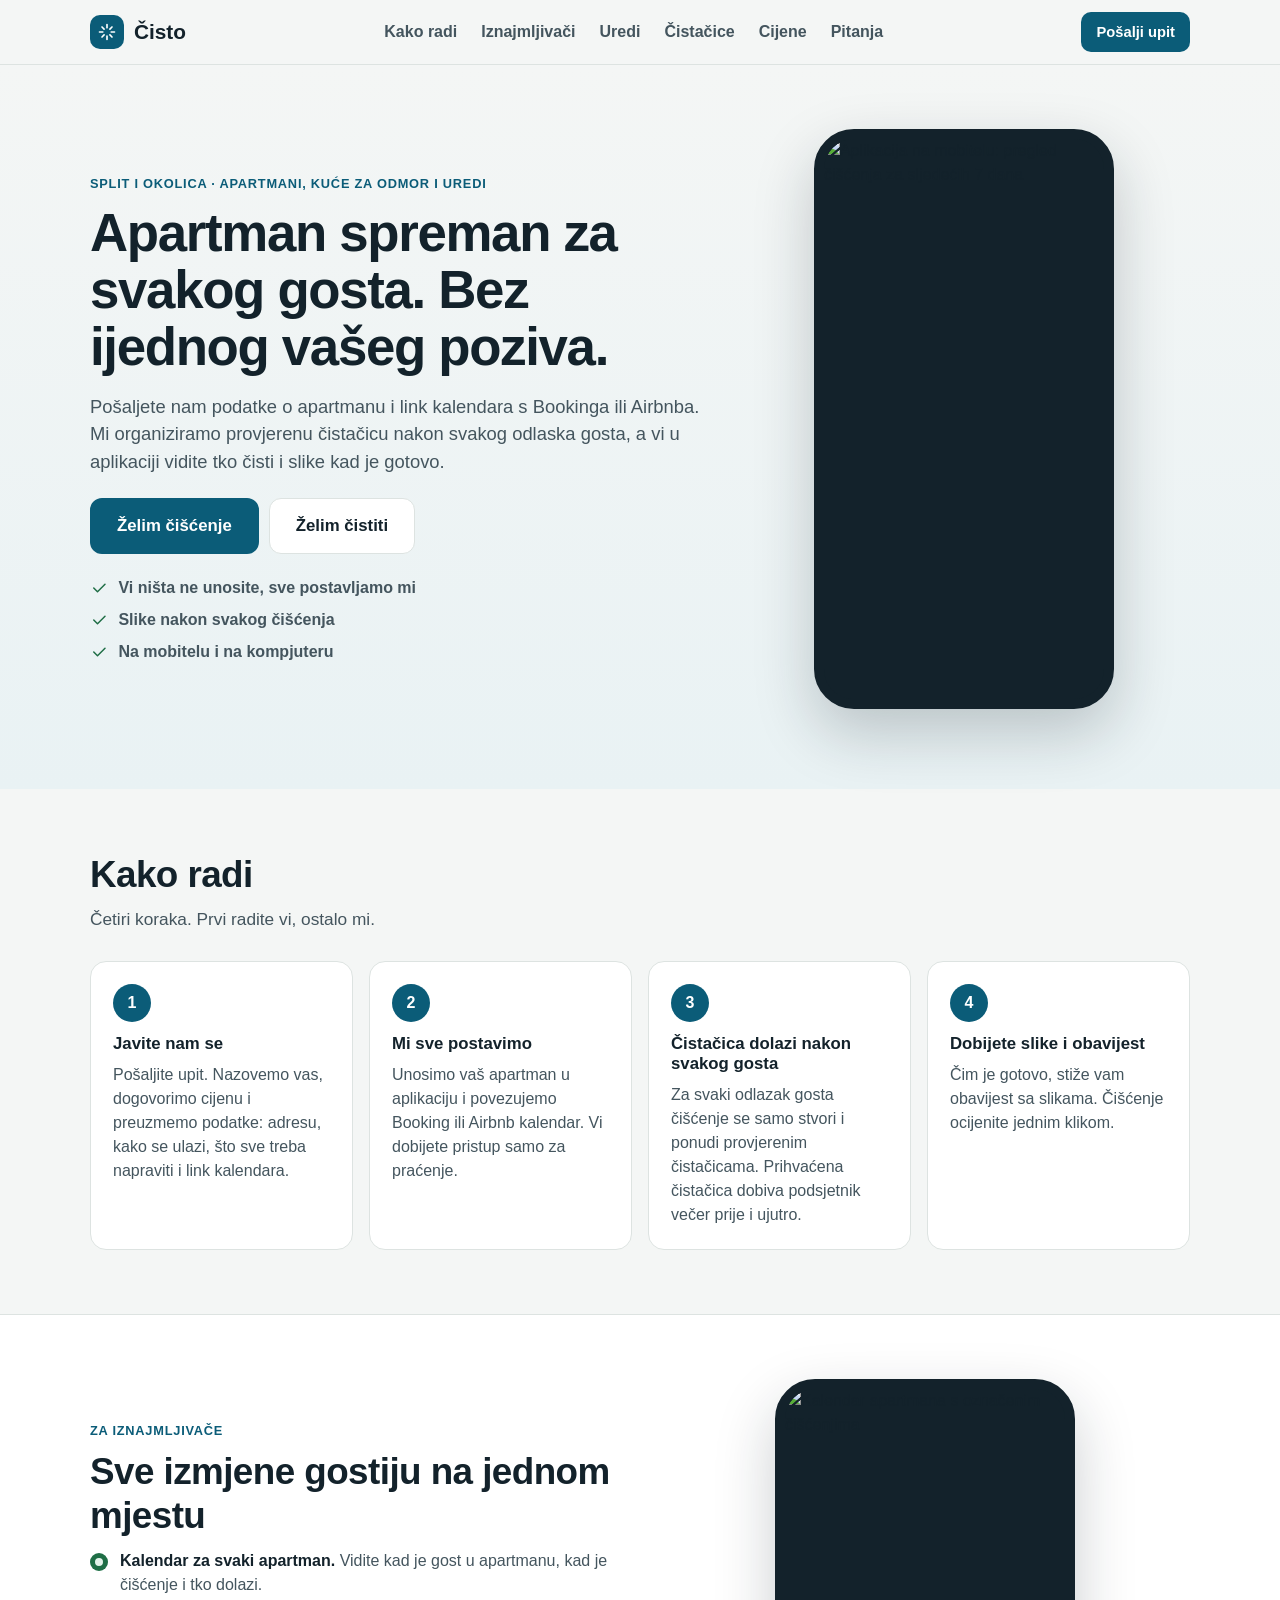
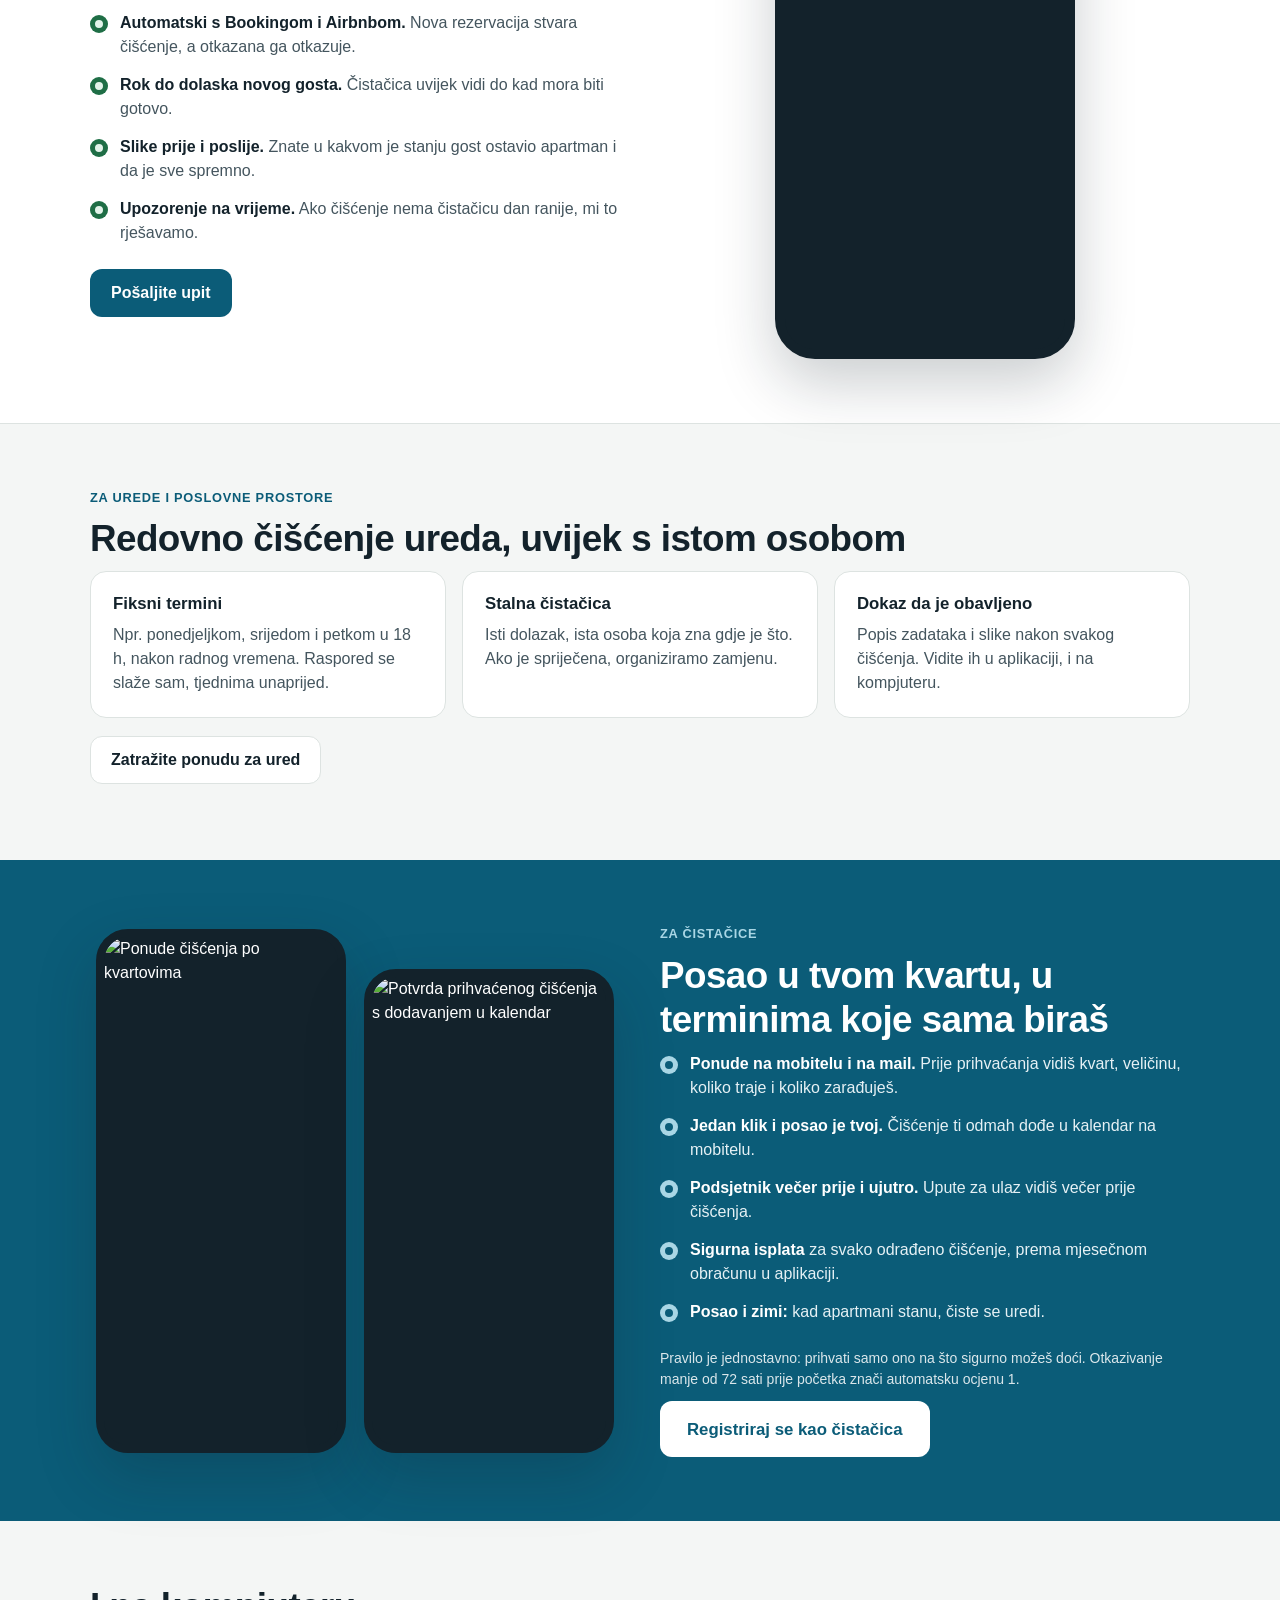
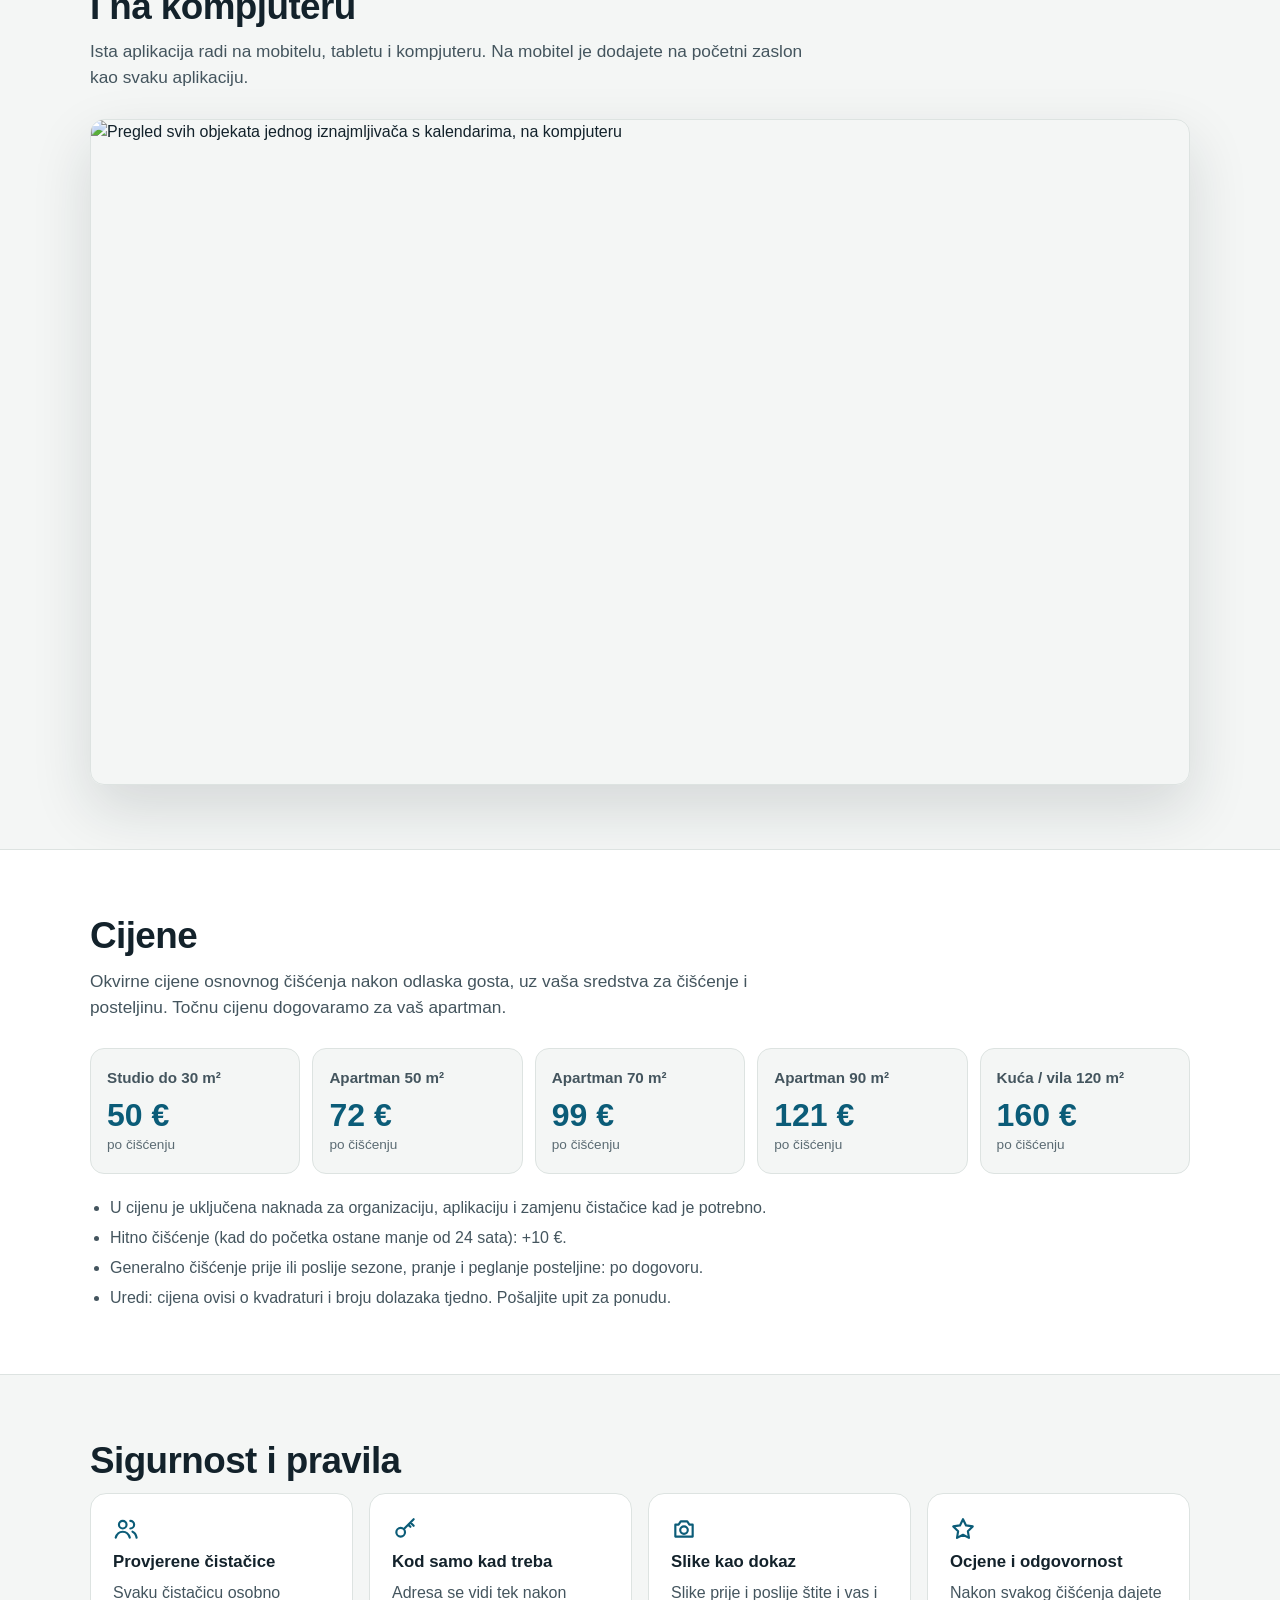
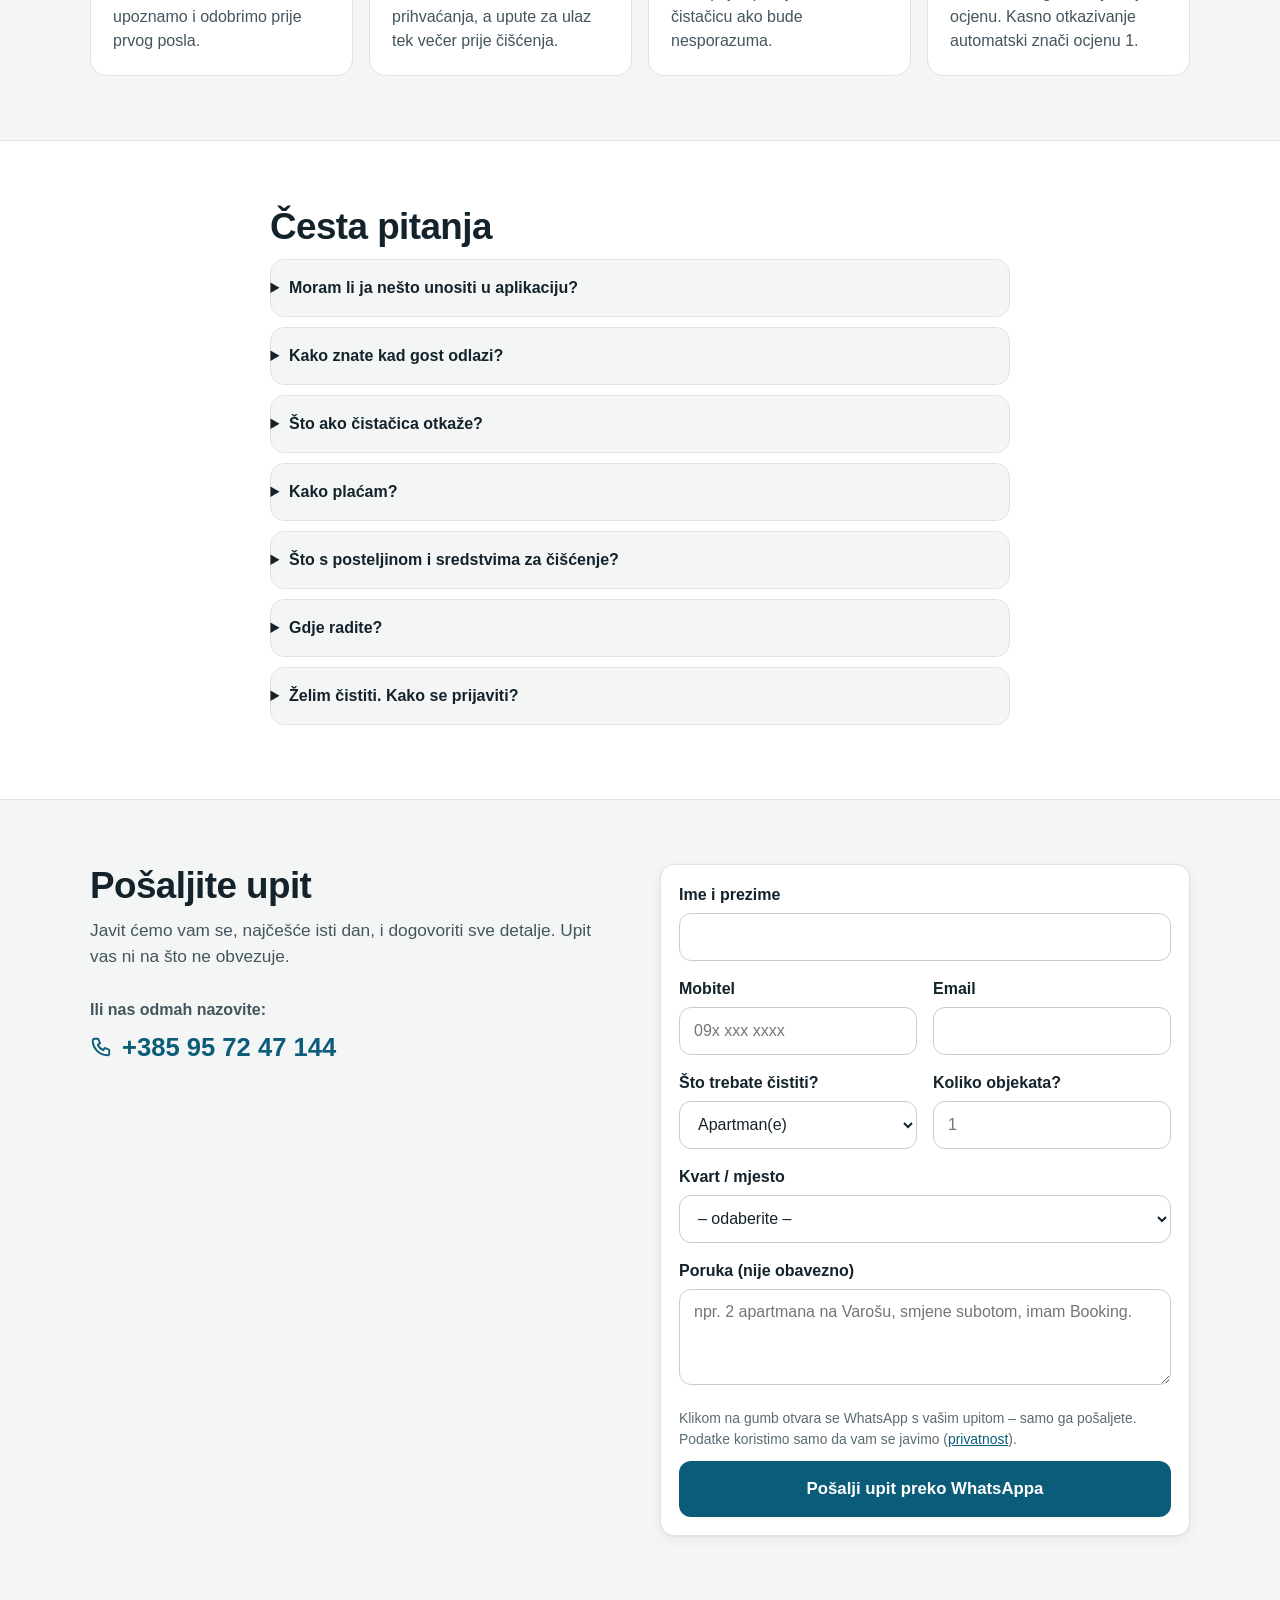
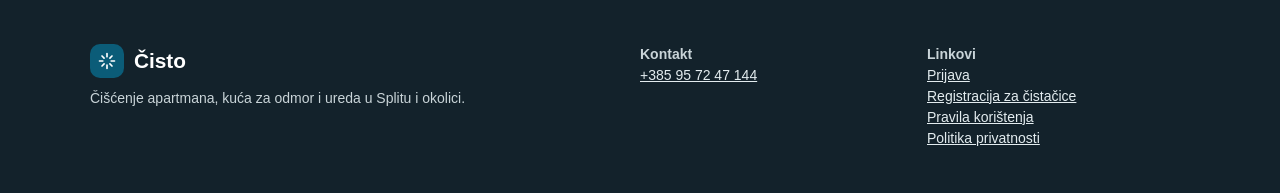
==== index.html @ 0f350657 "Add files via upload" ====
<!doctype html>
<html lang="hr">
<head>
<meta charset="utf-8">
<meta name="viewport" content="width=device-width, initial-scale=1, viewport-fit=cover">
<title>Čišćenje apartmana i ureda u Splitu · Čisto</title>
<meta name="theme-color" content="#0B5C78">
<link rel="icon" href="icon.png">
<link rel="apple-touch-icon" href="icon.png">
<meta name="apple-mobile-web-app-capable" content="yes">
<meta name="apple-mobile-web-app-title" content="Čisto">
<link rel="stylesheet" href="style.css">
</head>
<body class="">

<main class="main-public">
  
  

<header class="lp-top">
  <div class="lp-wrap lp-top-in">
    <a class="brand" href="#pocetak"><span class="brand-mark"><svg class="ic" width="20" height="20" viewBox="0 0 24 24" fill="none" stroke="currentColor" stroke-width="2" stroke-linecap="round" stroke-linejoin="round" aria-hidden="true"><path d="M12 3v4M12 17v4M3 12h4M17 12h4M6 6l2.5 2.5M15.5 15.5 18 18M18 6l-2.5 2.5M8.5 15.5 6 18"/></svg></span>Čisto</a>
    <nav class="lp-links" aria-label="Sadržaj stranice">
      <a href="#kako-radi">Kako radi</a><a href="#iznajmljivaci">Iznajmljivači</a><a href="#uredi">Uredi</a>
      <a href="#cistacice">Čistačice</a><a href="#cijene">Cijene</a><a href="#pitanja">Pitanja</a>
    </nav>
    <div class="row" style="gap:8px">
      <a class="btn btn-sm lp-hide-xs" href="#upit">Pošalji upit</a>
    </div>
  </div>
  <nav class="lp-links-m" aria-label="Sadržaj stranice (mobitel)">
    <a href="#kako-radi">Kako radi</a><a href="#iznajmljivaci">Iznajmljivači</a><a href="#uredi">Uredi</a>
    <a href="#cistacice">Čistačice</a><a href="#cijene">Cijene</a><a href="#pitanja">Pitanja</a>
  </nav>
</header>

<section class="lp-hero" id="pocetak">
  <div class="lp-wrap lp-hero-in">
    <div>
      <p class="lp-eyebrow">Split i okolica · apartmani, kuće za odmor i uredi</p>
      <h1>Apartman spreman za svakog gosta. Bez ijednog vašeg poziva.</h1>
      <p class="lead">Pošaljete nam podatke o apartmanu i link kalendara s Bookinga ili Airbnba. Mi organiziramo provjerenu čistačicu nakon svakog odlaska gosta, a vi u aplikaciji vidite tko čisti i slike kad je gotovo.</p>
      <div class="row" style="margin-top:22px">
        <a class="btn btn-lg" href="#upit">Želim čišćenje</a>
        <a class="btn btn-lg btn-secondary" href="https://wa.me/385957247144?text=Bok%2C%20%C5%BEelim%20%C4%8Distiti%20apartmane/urede%20preko%20aplikacije%20%C4%8Cisto.%20Zovem%20se%20">Želim čistiti</a>
      </div>
      <ul class="lp-ticks">
        <li><svg class="ic" width="18" height="18" viewBox="0 0 24 24" fill="none" stroke="currentColor" stroke-width="2" stroke-linecap="round" stroke-linejoin="round" aria-hidden="true"><path d="m5 12 5 5L20 7"/></svg> Vi ništa ne unosite, sve postavljamo mi</li>
        <li><svg class="ic" width="18" height="18" viewBox="0 0 24 24" fill="none" stroke="currentColor" stroke-width="2" stroke-linecap="round" stroke-linejoin="round" aria-hidden="true"><path d="m5 12 5 5L20 7"/></svg> Slike nakon svakog čišćenja</li>
        <li><svg class="ic" width="18" height="18" viewBox="0 0 24 24" fill="none" stroke="currentColor" stroke-width="2" stroke-linecap="round" stroke-linejoin="round" aria-hidden="true"><path d="m5 12 5 5L20 7"/></svg> Na mobitelu i na kompjuteru</li>
      </ul>
    </div>
    <div class="lp-phone-col">
      <div class="lp-phone"><img src="img/host.jpg" alt="Aplikacija na mobitelu: pregled čišćenja za sljedećih 7 dana" width="300" height="600"></div>
    </div>
  </div>
</section>

<section class="lp-sec" id="kako-radi">
  <div class="lp-wrap">
    <h2 class="lp-h2">Kako radi</h2>
    <p class="lp-sub">Četiri koraka. Prvi radite vi, ostalo mi.</p>
    <ol class="lp-steps">
      <li><span class="n">1</span><h3>Javite nam se</h3><p>Pošaljite upit. Nazovemo vas, dogovorimo cijenu i preuzmemo podatke: adresu, kako se ulazi, što sve treba napraviti i link kalendara.</p></li>
      <li><span class="n">2</span><h3>Mi sve postavimo</h3><p>Unosimo vaš apartman u aplikaciju i povezujemo Booking ili Airbnb kalendar. Vi dobijete pristup samo za praćenje.</p></li>
      <li><span class="n">3</span><h3>Čistačica dolazi nakon svakog gosta</h3><p>Za svaki odlazak gosta čišćenje se samo stvori i ponudi provjerenim čistačicama. Prihvaćena čistačica dobiva podsjetnik večer prije i ujutro.</p></li>
      <li><span class="n">4</span><h3>Dobijete slike i obavijest</h3><p>Čim je gotovo, stiže vam obavijest sa slikama. Čišćenje ocijenite jednim klikom.</p></li>
    </ol>
  </div>
</section>

<section class="lp-sec lp-alt" id="iznajmljivaci">
  <div class="lp-wrap lp-split">
    <div>
      <p class="lp-eyebrow">Za iznajmljivače</p>
      <h2 class="lp-h2">Sve izmjene gostiju na jednom mjestu</h2>
      <ul class="lp-list">
        <li><strong>Kalendar za svaki apartman.</strong> Vidite kad je gost u apartmanu, kad je čišćenje i tko dolazi.</li>
        <li><strong>Automatski s Bookingom i Airbnbom.</strong> Nova rezervacija stvara čišćenje, a otkazana ga otkazuje.</li>
        <li><strong>Rok do dolaska novog gosta.</strong> Čistačica uvijek vidi do kad mora biti gotovo.</li>
        <li><strong>Slike prije i poslije.</strong> Znate u kakvom je stanju gost ostavio apartman i da je sve spremno.</li>
        <li><strong>Upozorenje na vrijeme.</strong> Ako čišćenje nema čistačicu dan ranije, mi to rješavamo.</li>
      </ul>
      <a class="btn" href="#upit">Pošaljite upit</a>
    </div>
    <div class="lp-phone-col"><div class="lp-phone"><img src="img/cal.jpg" alt="Kalendar apartmana s označenim čišćenjima" width="300" height="600" loading="lazy"></div></div>
  </div>
</section>

<section class="lp-sec" id="uredi">
  <div class="lp-wrap">
    <p class="lp-eyebrow">Za urede i poslovne prostore</p>
    <h2 class="lp-h2">Redovno čišćenje ureda, uvijek s istom osobom</h2>
    <div class="lp-cards">
      <div class="lp-card"><h3>Fiksni termini</h3><p>Npr. ponedjeljkom, srijedom i petkom u 18 h, nakon radnog vremena. Raspored se slaže sam, tjednima unaprijed.</p></div>
      <div class="lp-card"><h3>Stalna čistačica</h3><p>Isti dolazak, ista osoba koja zna gdje je što. Ako je spriječena, organiziramo zamjenu.</p></div>
      <div class="lp-card"><h3>Dokaz da je obavljeno</h3><p>Popis zadataka i slike nakon svakog čišćenja. Vidite ih u aplikaciji, i na kompjuteru.</p></div>
    </div>
    <p style="margin-top:18px"><a class="btn btn-secondary" href="#upit">Zatražite ponudu za ured</a></p>
  </div>
</section>

<section class="lp-sec lp-dark" id="cistacice">
  <div class="lp-wrap lp-split lp-split-rev">
    <div class="lp-phone-col lp-phones-2">
      <div class="lp-phone"><img src="img/offers.jpg" alt="Ponude čišćenja po kvartovima" width="300" height="600" loading="lazy"></div>
      <div class="lp-phone"><img src="img/accepted.jpg" alt="Potvrda prihvaćenog čišćenja s dodavanjem u kalendar" width="300" height="600" loading="lazy"></div>
    </div>
    <div>
      <p class="lp-eyebrow">Za čistačice</p>
      <h2 class="lp-h2">Posao u tvom kvartu, u terminima koje sama biraš</h2>
      <ul class="lp-list">
        <li><strong>Ponude na mobitelu i na mail.</strong> Prije prihvaćanja vidiš kvart, veličinu, koliko traje i koliko zarađuješ.</li>
        <li><strong>Jedan klik i posao je tvoj.</strong> Čišćenje ti odmah dođe u kalendar na mobitelu.</li>
        <li><strong>Podsjetnik večer prije i ujutro.</strong> Upute za ulaz vidiš večer prije čišćenja.</li>
        <li><strong>Sigurna isplata</strong> za svako odrađeno čišćenje, prema mjesečnom obračunu u aplikaciji.</li>
        <li><strong>Posao i zimi:</strong> kad apartmani stanu, čiste se uredi.</li>
      </ul>
      <p class="small" style="opacity:.85">Pravilo je jednostavno: prihvati samo ono na što sigurno možeš doći. Otkazivanje manje od 72 sati prije početka znači automatsku ocjenu 1.</p>
      <a class="btn btn-lg lp-btn-light" href="https://wa.me/385957247144?text=Bok%2C%20%C5%BEelim%20%C4%8Distiti%20apartmane/urede%20preko%20aplikacije%20%C4%8Cisto.%20Zovem%20se%20">Registriraj se kao čistačica</a>
    </div>
  </div>
</section>

<section class="lp-sec">
  <div class="lp-wrap">
    <h2 class="lp-h2">I na kompjuteru</h2>
    <p class="lp-sub">Ista aplikacija radi na mobitelu, tabletu i kompjuteru. Na mobitel je dodajete na početni zaslon kao svaku aplikaciju.</p>
    <div class="lp-desk"><img src="img/desk.jpg" alt="Pregled svih objekata jednog iznajmljivača s kalendarima, na kompjuteru" width="1200" height="726" loading="lazy"></div>
  </div>
</section>

<section class="lp-sec lp-alt" id="cijene">
  <div class="lp-wrap">
    <h2 class="lp-h2">Cijene</h2>
    <p class="lp-sub">Okvirne cijene osnovnog čišćenja nakon odlaska gosta, uz vaša sredstva za čišćenje i posteljinu. Točnu cijenu dogovaramo za vaš apartman.</p>
    <div class="lp-prices">
      
      <div class="lp-price"><div class="l">Studio do 30 m²</div><div class="p">50 €</div><div class="s">po čišćenju</div></div>
      
      <div class="lp-price"><div class="l">Apartman 50 m²</div><div class="p">72 €</div><div class="s">po čišćenju</div></div>
      
      <div class="lp-price"><div class="l">Apartman 70 m²</div><div class="p">99 €</div><div class="s">po čišćenju</div></div>
      
      <div class="lp-price"><div class="l">Apartman 90 m²</div><div class="p">121 €</div><div class="s">po čišćenju</div></div>
      
      <div class="lp-price"><div class="l">Kuća / vila 120 m²</div><div class="p">160 €</div><div class="s">po čišćenju</div></div>
      
    </div>
    <ul class="lp-notes">
      <li>U cijenu je uključena naknada za organizaciju, aplikaciju i zamjenu čistačice kad je potrebno.</li>
      <li>Hitno čišćenje (kad do početka ostane manje od 24 sata): +10 €.</li>
      <li>Generalno čišćenje prije ili poslije sezone, pranje i peglanje posteljine: po dogovoru.</li>
      <li>Uredi: cijena ovisi o kvadraturi i broju dolazaka tjedno. Pošaljite upit za ponudu.</li>
    </ul>
  </div>
</section>

<section class="lp-sec" id="sigurnost">
  <div class="lp-wrap">
    <h2 class="lp-h2">Sigurnost i pravila</h2>
    <div class="lp-cards">
      <div class="lp-card"><svg class="ic" width="26" height="26" viewBox="0 0 24 24" fill="none" stroke="currentColor" stroke-width="2" stroke-linecap="round" stroke-linejoin="round" aria-hidden="true"><circle cx="9" cy="8" r="3.5"/><path d="M2.5 20c1-3.5 3.5-5.5 6.5-5.5s5.5 2 6.5 5.5"/><path d="M16 4.5a3.5 3.5 0 0 1 0 7M18 14.5c2 .7 3.2 2.6 3.8 5.5"/></svg><h3>Provjerene čistačice</h3><p>Svaku čistačicu osobno upoznamo i odobrimo prije prvog posla.</p></div>
      <div class="lp-card"><svg class="ic" width="26" height="26" viewBox="0 0 24 24" fill="none" stroke="currentColor" stroke-width="2" stroke-linecap="round" stroke-linejoin="round" aria-hidden="true"><circle cx="8" cy="15" r="4"/><path d="m11 12 9-9M17 6l3 3M15 8l2 2"/></svg><h3>Kod samo kad treba</h3><p>Adresa se vidi tek nakon prihvaćanja, a upute za ulaz tek večer prije čišćenja.</p></div>
      <div class="lp-card"><svg class="ic" width="26" height="26" viewBox="0 0 24 24" fill="none" stroke="currentColor" stroke-width="2" stroke-linecap="round" stroke-linejoin="round" aria-hidden="true"><path d="M4 8h3l2-3h6l2 3h3v11H4z"/><circle cx="12" cy="13" r="3.5"/></svg><h3>Slike kao dokaz</h3><p>Slike prije i poslije štite i vas i čistačicu ako bude nesporazuma.</p></div>
      <div class="lp-card"><svg class="ic" width="26" height="26" viewBox="0 0 24 24" fill="none" stroke="currentColor" stroke-width="2" stroke-linecap="round" stroke-linejoin="round" aria-hidden="true"><path d="m12 3 2.8 5.7 6.2.9-4.5 4.4 1 6.2L12 17.3 6.5 20.2l1-6.2L3 9.6l6.2-.9z"/></svg><h3>Ocjene i odgovornost</h3><p>Nakon svakog čišćenja dajete ocjenu. Kasno otkazivanje automatski znači ocjenu 1.</p></div>
    </div>
  </div>
</section>

<section class="lp-sec lp-alt" id="pitanja">
  <div class="lp-wrap lp-narrow">
    <h2 class="lp-h2">Česta pitanja</h2>
    <details class="lp-faq"><summary>Moram li ja nešto unositi u aplikaciju?</summary><p>Ne. Vaše apartmane, upute i kalendar postavljamo mi. Vi dobivate pristup u kojem pratite čišćenja i gledate slike.</p></details>
    <details class="lp-faq"><summary>Kako znate kad gost odlazi?</summary><p>Booking i Airbnb nude link kalendara koji nam pošaljete (pokazat ćemo vam gdje se nalazi). Aplikacija ga provjerava svakih 30 minuta i za svaki odlazak sama stvori čišćenje. Gosti izvan tih platformi upisuju se ručno.</p></details>
    <details class="lp-faq"><summary>Što ako čistačica otkaže?</summary><p>Čišćenje se automatski ponovno nudi ostalim čistačicama, a mi pratimo da se popuni na vrijeme. Čistačica koja kasno otkaže dobiva automatsku ocjenu 1.</p></details>
    <details class="lp-faq"><summary>Kako plaćam?</summary><p>Jednom mjesečno, prema obračunu koji vidite u aplikaciji. Tamo je popis svih odrađenih čišćenja.</p></details>
    <details class="lp-faq"><summary>Što s posteljinom i sredstvima za čišćenje?</summary><p>Ako nije drugačije dogovoreno, čisti se vašim sredstvima i posteljinom. Pranje i peglanje posteljine može se dogovoriti posebno.</p></details>
    <details class="lp-faq"><summary>Gdje radite?</summary><p>U Splitu i okolici: Solin, Kaštela, Podstrana, Trogir, Čiovo i Omiš. Za ostala mjesta pošaljite upit.</p></details>
    <details class="lp-faq"><summary>Želim čistiti. Kako se prijaviti?</summary><p><a href="https://wa.me/385957247144?text=Bok%2C%20%C5%BEelim%20%C4%8Distiti%20apartmane/urede%20preko%20aplikacije%20%C4%8Cisto.%20Zovem%20se%20">Registriraj se</a> i odaberi kvartove u kojima želiš raditi. Javit ćemo ti se za kratki razgovor, a nakon odobrenja počinješ dobivati ponude.</p></details>
  </div>
</section>

<section class="lp-sec" id="upit">
  <div class="lp-wrap lp-split lp-top-align">
    <div>
      <h2 class="lp-h2">Pošaljite upit</h2>
      <p class="lp-sub">Javit ćemo vam se, najčešće isti dan, i dogovoriti sve detalje. Upit vas ni na što ne obvezuje.</p>
      <p class="lp-call">Ili nas odmah nazovite:<br><a href="tel:+385957247144"><svg class="ic" width="22" height="22" viewBox="0 0 24 24" fill="none" stroke="currentColor" stroke-width="2" stroke-linecap="round" stroke-linejoin="round" aria-hidden="true"><path d="M5 3h4l2 5-2.5 1.5a11 11 0 0 0 6 6L16 13l5 2v4a2 2 0 0 1-2 2A16 16 0 0 1 3 5a2 2 0 0 1 2-2"/></svg> +385 95 72 47 144</a></p>
    </div>
    <form class="card lp-form" id="upit-forma">
      
      
      <div class="lp-hp" aria-hidden="true"><label for="web_stranica">Ne ispunjavati</label><input id="web_stranica" name="web_stranica" type="text" tabindex="-1" autocomplete="off"></div>
      <div class="field"><label for="u-ime">Ime i prezime</label><input id="u-ime" name="ime" type="text" autocomplete="name" required></div>
      <div class="form-2">
        <div class="field"><label for="u-tel">Mobitel</label><input id="u-tel" name="telefon" type="tel" autocomplete="tel" placeholder="09x xxx xxxx"></div>
        <div class="field"><label for="u-email">Email</label><input id="u-email" name="email" type="email" autocomplete="email"></div>
      </div>
      <div class="form-2">
        <div class="field"><label for="u-vrsta">Što trebate čistiti?</label>
          <select id="u-vrsta" name="vrsta"><option value="apartman">Apartman(e)</option><option value="kuca">Kuću za odmor / vilu</option><option value="ured">Ured / poslovni prostor</option></select></div>
        <div class="field"><label for="u-broj">Koliko objekata?</label><input id="u-broj" name="broj" type="number" min="1" max="200" inputmode="numeric" placeholder="1"></div>
      </div>
      <div class="field"><label for="u-kvart">Kvart / mjesto</label>
        <select id="u-kvart" name="kvart"><option value="">– odaberite –</option><option>Grad (centar)</option><option>Varoš</option><option>Meje</option><option>Bačvice</option><option>Firule</option><option>Lučac-Manuš</option><option>Bol</option><option>Spinut</option><option>Poljud</option><option>Lokve</option><option>Gripe</option><option>Kman</option><option>Sućidar</option><option>Trstenik</option><option>Žnjan</option><option>Mertojak</option><option>Pujanke</option><option>Kocunar</option><option>Visoka</option><option>Brda</option><option>Ravne njive</option><option>Kila</option><option>Sirobuja</option><option>Stobreč</option><option>Kamen</option><option>Podstrana</option><option>Solin</option><option>Kaštela</option><option>Trogir</option><option>Čiovo</option><option>Omiš</option><option>Ostalo</option></select></div>
      <div class="field"><label for="u-poruka">Poruka (nije obavezno)</label><textarea id="u-poruka" name="poruka" rows="3" placeholder="npr. 2 apartmana na Varošu, smjene subotom, imam Booking."></textarea></div>
      <p class="hint">Klikom na gumb otvara se WhatsApp s vašim upitom – samo ga pošaljete. Podatke koristimo samo da vam se javimo (<a href="privatnost.html">privatnost</a>).</p>
      <button class="btn btn-lg btn-block">Pošalji upit preko WhatsAppa</button>
    </form>
  </div>
</section>

<footer class="lp-foot">
  <div class="lp-wrap lp-foot-in">
    <div><a class="brand" href="#pocetak" style="color:#fff"><span class="brand-mark"><svg class="ic" width="20" height="20" viewBox="0 0 24 24" fill="none" stroke="currentColor" stroke-width="2" stroke-linecap="round" stroke-linejoin="round" aria-hidden="true"><path d="M12 3v4M12 17v4M3 12h4M17 12h4M6 6l2.5 2.5M15.5 15.5 18 18M18 6l-2.5 2.5M8.5 15.5 6 18"/></svg></span>Čisto</a>
      <p class="small" style="margin-top:10px">Čišćenje apartmana, kuća za odmor i ureda u Splitu i okolici.</p></div>
    <div class="small"><strong>Kontakt</strong><br><a href="tel:+385957247144">+385 95 72 47 144</a></div>
    <div class="small"><strong>Linkovi</strong><br><a href="https://wa.me/385957247144?text=Bok%2C%20imam%20pitanje%20o%20aplikaciji%20%C4%8Cisto.">Prijava</a><br><a href="https://wa.me/385957247144?text=Bok%2C%20%C5%BEelim%20%C4%8Distiti%20apartmane/urede%20preko%20aplikacije%20%C4%8Cisto.%20Zovem%20se%20">Registracija za čistačice</a><br><a href="pravila.html">Pravila korištenja</a><br><a href="privatnost.html">Politika privatnosti</a></div>
  </div>
</footer>
<a class="btn lp-fab" href="#upit">Pošalji upit</a>

</main>

<script>
document.getElementById('upit-forma').addEventListener('submit', function (e) {
  e.preventDefault();
  var f = e.target, v = function (n) { var el = f.elements[n]; return el ? el.value.trim() : ''; };
  if (!v('ime')) { f.elements['ime'].focus(); return; }
  var vrsta = f.elements['vrsta'].options[f.elements['vrsta'].selectedIndex].text;
  var t = 'Bok! Upit za čišćenje (Čisto)\nIme: ' + v('ime') + (v('telefon') ? '\nMobitel: ' + v('telefon') : '') +
          (v('email') ? '\nEmail: ' + v('email') : '') + '\nŠto: ' + vrsta + (v('broj') ? '\nBroj objekata: ' + v('broj') : '') +
          (v('kvart') ? '\nKvart: ' + v('kvart') : '') + (v('poruka') ? '\nPoruka: ' + v('poruka') : '');
  window.location.href = 'https://wa.me/385957247144?text=' + encodeURIComponent(t);
});
</script>
</body>
</html>
---- style.css ----
:root {
  --sea: #0B5C78; --sea-dark: #08465C; --sea-50: #E7F2F6; --sea-100: #CDE5EE;
  --ink: #13222B; --ink-2: #44555E; --ink-3: #5B6B73;
  --bg: #F4F6F5; --surface: #FFFFFF; --line: #DDE3E1;
  --ok: #1F6E46; --ok-bg: #E3F3EA; --warn: #7A4A00; --warn-bg: #FFF1D6;
  --danger: #A61B12; --danger-bg: #FDE9E7; --info: #0B5C78; --info-bg: #E7F2F6;
  --radius: 14px; --shadow: 0 1px 2px rgba(19,34,43,.06), 0 4px 14px rgba(19,34,43,.05);
  --font: -apple-system, BlinkMacSystemFont, "Segoe UI", Roboto, "Helvetica Neue", Arial, sans-serif;
}
* { box-sizing: border-box; }
html { -webkit-text-size-adjust: 100%; }
body { margin: 0; font-family: var(--font); font-size: 16px; line-height: 1.5; color: var(--ink); background: var(--bg); }
a { color: var(--sea); }
a:hover { color: var(--sea-dark); }
h1, h2, h3 { line-height: 1.2; margin: 0 0 .5em; }
h1 { font-size: 1.6rem; letter-spacing: -.01em; }
h2 { font-size: 1.2rem; }
h3 { font-size: 1.05rem; }
p { margin: 0 0 .8em; }
.ic { flex-shrink: 0; vertical-align: middle; }
.muted { color: var(--ink-3); }
.small { font-size: .875rem; }
.nowrap { white-space: nowrap; }
.sr-only { position: absolute; width: 1px; height: 1px; overflow: hidden; clip: rect(0 0 0 0); }

/* ---------- raspored ---------- */
.main { padding: 16px 16px calc(96px + env(safe-area-inset-bottom)); max-width: 1100px; margin: 0 auto; }
.main-public { padding: 0; }
.sidebar { display: none; }
.bottom-nav {
  position: fixed; left: 0; right: 0; bottom: 0; z-index: 20; display: flex; justify-content: space-around;
  background: var(--surface); border-top: 1px solid var(--line); padding: 6px 4px calc(6px + env(safe-area-inset-bottom));
}
.bottom-nav a { flex: 1; display: flex; flex-direction: column; align-items: center; gap: 2px; padding: 6px 2px;
  min-height: 52px; color: var(--ink-3); text-decoration: none; font-size: .72rem; font-weight: 600; border-radius: 10px; }
.bottom-nav a.active { color: var(--sea); background: var(--sea-50); }
@media (min-width: 900px) {
  body.has-nav { display: grid; grid-template-columns: 240px 1fr; }
  .bottom-nav { display: none; }
  .sidebar { display: flex; flex-direction: column; position: sticky; top: 0; height: 100vh; padding: 20px 14px;
    background: var(--surface); border-right: 1px solid var(--line); }
  .sidebar nav { display: flex; flex-direction: column; gap: 2px; margin-top: 18px; }
  .sidebar nav a { display: flex; align-items: center; gap: 12px; padding: 11px 12px; border-radius: 10px;
    color: var(--ink-2); text-decoration: none; font-weight: 600; }
  .sidebar nav a:hover { background: var(--bg); color: var(--ink); }
  .sidebar nav a.active { background: var(--sea-50); color: var(--sea); }
  .sidebar-foot { margin-top: auto; border-top: 1px solid var(--line); padding-top: 14px; }
  .who { display: flex; flex-direction: column; margin-bottom: 8px; }
  .who span { color: var(--ink-3); font-size: .85rem; }
  .main { padding: 32px 36px 48px; width: 100%; }
}
.brand { display: flex; align-items: center; gap: 10px; font-weight: 800; font-size: 1.3rem; color: var(--ink); text-decoration: none; }
.brand-mark { display: grid; place-items: center; width: 34px; height: 34px; border-radius: 10px; background: var(--sea); color: #fff; }

/* ---------- elementi ---------- */
.page-head { display: flex; flex-wrap: wrap; align-items: flex-end; justify-content: space-between; gap: 12px; margin-bottom: 18px; }
.page-head h1 { margin: 0; }
.page-head .sub { color: var(--ink-3); margin: 4px 0 0; }
.card { background: var(--surface); border: 1px solid var(--line); border-radius: var(--radius); padding: 18px; box-shadow: var(--shadow); margin-bottom: 16px; }
.card > h2:first-child, .card > h3:first-child { margin-top: 0; }
.grid { display: grid; gap: 16px; }
@media (min-width: 720px) { .grid-2 { grid-template-columns: repeat(2, minmax(0, 1fr)); } .grid-3 { grid-template-columns: repeat(3, minmax(0, 1fr)); } }
.stack { display: flex; flex-direction: column; gap: 10px; }
.row { display: flex; flex-wrap: wrap; align-items: center; gap: 10px; }
.between { justify-content: space-between; }
hr { border: 0; border-top: 1px solid var(--line); margin: 16px 0; }

.btn { display: inline-flex; align-items: center; justify-content: center; gap: 8px; min-height: 48px; padding: 0 20px;
  border-radius: 12px; border: 1px solid transparent; background: var(--sea); color: #fff; font: inherit; font-weight: 700;
  text-decoration: none; cursor: pointer; transition: background .15s; }
.btn:hover { background: var(--sea-dark); color: #fff; }
.btn-lg { min-height: 56px; font-size: 1.05rem; padding: 0 26px; }
.btn-block { width: 100%; }
.btn-secondary { background: var(--surface); color: var(--ink); border-color: var(--line); }
.btn-secondary:hover { background: var(--bg); color: var(--ink); }
.btn-danger { background: var(--danger); }
.btn-danger:hover { background: #821410; }
.btn-ok { background: var(--ok); }
.btn-ok:hover { background: #17573A; }
.btn-sm { min-height: 40px; padding: 0 14px; font-size: .92rem; border-radius: 10px; }
.icon-btn { display: inline-grid; place-items: center; width: 44px; height: 44px; border-radius: 10px; color: var(--ink); text-decoration: none; }
.icon-btn:hover { background: var(--bg); }
.link-btn { background: none; border: 0; padding: 8px 0; color: var(--ink-2); font: inherit; cursor: pointer; display: inline-flex; gap: 8px; align-items: center; }
.link-btn:hover { color: var(--ink); }

.badge { display: inline-block; padding: 3px 10px; border-radius: 999px; font-size: .78rem; font-weight: 700; white-space: nowrap; }
.badge-ok { background: var(--ok-bg); color: var(--ok); }
.badge-warn { background: var(--warn-bg); color: var(--warn); }
.badge-info { background: var(--info-bg); color: var(--info); }
.badge-muted { background: #EEF1F0; color: var(--ink-3); }
.badge-danger { background: var(--danger-bg); color: var(--danger); }

.flashes { display: flex; flex-direction: column; gap: 8px; margin-bottom: 16px; }
.main-public .flashes { max-width: 520px; margin: 16px auto 0; padding: 0 16px; }
.flash { padding: 12px 16px; border-radius: 12px; font-weight: 600; }
.flash-ok { background: var(--ok-bg); color: var(--ok); }
.flash-error { background: var(--danger-bg); color: var(--danger); }
.notice { padding: 14px 16px; border-radius: 12px; background: var(--warn-bg); color: var(--warn); margin-bottom: 16px; }
.notice-info { background: var(--info-bg); color: var(--info); }
.notice-danger { background: var(--danger-bg); color: var(--danger); }
.notice strong { display: block; }

/* ---------- forme ---------- */
label { display: block; font-weight: 650; margin-bottom: 6px; }
.field { margin-bottom: 16px; }
.hint { font-size: .87rem; color: var(--ink-3); font-weight: 400; margin-top: 4px; }
input[type=text], input[type=email], input[type=password], input[type=tel], input[type=number], input[type=date],
input[type=time], input[type=url], select, textarea {
  width: 100%; min-height: 48px; padding: 10px 14px; border: 1px solid #C5CECB; border-radius: 12px; background: #fff;
  font: inherit; color: var(--ink); }
textarea { min-height: 96px; resize: vertical; }
input:focus, select:focus, textarea:focus, .btn:focus-visible, a:focus-visible, button:focus-visible {
  outline: 3px solid var(--sea-100); outline-offset: 1px; border-color: var(--sea); }
.check { display: flex; align-items: flex-start; gap: 10px; font-weight: 500; cursor: pointer; }
.check input { width: 22px; height: 22px; margin: 1px 0 0; accent-color: var(--sea); flex-shrink: 0; }
.chips { display: flex; flex-wrap: wrap; gap: 8px; }
.chip { display: inline-flex; align-items: center; min-height: 40px; padding: 0 14px; border-radius: 999px;
  border: 1px solid var(--line); background: var(--surface); color: var(--ink-2); text-decoration: none; font-weight: 600; font-size: .92rem; }
.chip:hover { border-color: var(--sea); color: var(--sea); }
.chip.on { background: var(--sea); border-color: var(--sea); color: #fff; }
.chip-check { position: relative; }
.chip-check input { position: absolute; opacity: 0; inset: 0; cursor: pointer; }
.chip-check input:checked + span { background: var(--sea); border-color: var(--sea); color: #fff; }
.chip-check span { display: inline-flex; align-items: center; min-height: 40px; padding: 0 14px; border-radius: 999px; border: 1px solid var(--line); background: #fff; font-weight: 600; font-size: .92rem; }
.chip-check input:focus-visible + span { outline: 3px solid var(--sea-100); }
.form-2 { display: grid; gap: 0 16px; }
@media (min-width: 640px) { .form-2 { grid-template-columns: repeat(2, minmax(0, 1fr)); } }
details.more summary { cursor: pointer; font-weight: 700; color: var(--sea); padding: 8px 0; }

/* ---------- liste ---------- */
.row-card { display: flex; align-items: center; gap: 14px; padding: 14px; background: var(--surface); border: 1px solid var(--line);
  border-radius: var(--radius); text-decoration: none; color: inherit; margin-bottom: 10px; box-shadow: var(--shadow); }
.row-card:hover { border-color: var(--sea); color: inherit; }
.row-date { display: flex; flex-direction: column; align-items: center; justify-content: center; width: 52px; height: 52px;
  border-radius: 12px; background: var(--sea-50); color: var(--sea); flex-shrink: 0; line-height: 1.05; }
.row-date .d { font-weight: 800; font-size: 1.2rem; }
.row-date .m { font-size: .8rem; font-weight: 700; }
.row-main { flex: 1; min-width: 0; }
.row-title { font-weight: 700; overflow: hidden; text-overflow: ellipsis; white-space: nowrap; }
.row-sub { color: var(--ink-3); font-size: .9rem; }
.row-end { text-align: right; flex-shrink: 0; }
.day-title { font-size: .85rem; font-weight: 800; text-transform: uppercase; letter-spacing: .04em; color: var(--ink-3); margin: 20px 0 8px; }
.empty { text-align: center; padding: 32px 16px; color: var(--ink-3); }
.empty .ic { color: var(--sea); margin-bottom: 8px; }

.prop-grid { display: grid; gap: 14px; }
@media (min-width: 640px) { .prop-grid { grid-template-columns: repeat(2, minmax(0, 1fr)); } }
@media (min-width: 1100px) { .prop-grid { grid-template-columns: repeat(3, minmax(0, 1fr)); } }
.prop-card { display: block; padding: 16px; background: var(--surface); border: 1px solid var(--line); border-radius: var(--radius);
  text-decoration: none; color: inherit; box-shadow: var(--shadow); }
.prop-card:hover { border-color: var(--sea); color: inherit; }
.prop-card h3 { margin: 6px 0 4px; }
.kv { display: grid; grid-template-columns: auto 1fr; gap: 6px 14px; margin: 0; }
.kv dt { color: var(--ink-3); }
.kv dd { margin: 0; font-weight: 600; }

.stats { display: grid; grid-template-columns: repeat(2, minmax(0, 1fr)); gap: 12px; margin-bottom: 16px; }
@media (min-width: 720px) { .stats { grid-template-columns: repeat(4, minmax(0, 1fr)); } }
.stat { background: var(--surface); border: 1px solid var(--line); border-radius: var(--radius); padding: 14px 16px; text-decoration: none; color: inherit; }
.stat .n { font-size: 1.7rem; font-weight: 800; line-height: 1.1; }
.stat .l { color: var(--ink-3); font-size: .88rem; }
a.stat:hover { border-color: var(--sea); color: inherit; }
.stat.alert { background: var(--warn-bg); border-color: #F3D9A4; }

table.tbl { width: 100%; border-collapse: collapse; font-size: .94rem; }
.tbl th, .tbl td { text-align: left; padding: 10px 8px; border-bottom: 1px solid var(--line); vertical-align: top; }
.tbl th { font-size: .8rem; text-transform: uppercase; letter-spacing: .03em; color: var(--ink-3); }
.tbl td.num, .tbl th.num { text-align: right; white-space: nowrap; }
.table-wrap { overflow-x: auto; }

/* ---------- kalendar ---------- */
.cal-head { display: flex; align-items: center; justify-content: space-between; margin-bottom: 8px; }
.cal-grid { display: grid; grid-template-columns: repeat(7, minmax(0, 1fr)); gap: 3px; }
.cal-wd { text-align: center; font-size: .75rem; font-weight: 700; color: var(--ink-3); padding: 4px 0; text-transform: uppercase; }
.cal-day { position: relative; min-height: 64px; padding: 4px; border-radius: 8px; background: #FAFBFB; border: 1px solid #EDF0EF; font-size: .78rem; overflow: hidden; }
.cal-day.out { opacity: .45; }
.cal-day.occ { background: #DCEBF1; border-color: #C3DCE6; }
.cal-day.today { box-shadow: inset 0 0 0 2px var(--sea); }
.cal-num { font-weight: 700; }
.cal-mark { position: absolute; top: 3px; right: 5px; color: var(--sea); font-weight: 800; }
.cal-job { display: block; margin-top: 3px; padding: 2px 4px; border-radius: 5px; font-weight: 700; font-size: .72rem; text-decoration: none; white-space: nowrap; overflow: hidden; text-overflow: ellipsis; }
.cal-job.st-open { background: var(--warn-bg); color: var(--warn); border: 1px solid #EBC57A; }
.cal-job.urgent { background: var(--danger-bg); color: var(--danger); border-color: #F0B3AD; }
.cal-job.st-assigned, .cal-job.st-in_progress { background: var(--sea); color: #fff; }
.cal-job.st-done { background: var(--ok-bg); color: var(--ok); }
.cal-legend { display: flex; flex-wrap: wrap; gap: 6px 14px; margin-top: 10px; font-size: .8rem; color: var(--ink-3); }
.lg { display: inline-block; width: 12px; height: 12px; border-radius: 3px; margin-right: 5px; vertical-align: -1px; }
.lg.occ { background: #DCEBF1; border: 1px solid #C3DCE6; }
.lg.st-open { background: var(--warn-bg); border: 1px solid #EBC57A; }
.lg.st-assigned { background: var(--sea); }
.lg.st-done { background: var(--ok-bg); border: 1px solid #A8D8BD; }
.t-short { display: none; }
@media (max-width: 520px) { .cal-job-name, .t-long { display: none; } .t-short { display: inline; } .cal-job { text-align: center; padding: 2px 1px; } .cal-day { min-height: 54px; padding: 3px; } }

/* ---------- posao ---------- */
.job-hero { background: var(--sea); color: #fff; border-radius: var(--radius); padding: 20px; margin-bottom: 16px; }
.job-hero h1 { color: #fff; margin-bottom: 6px; }
.job-hero .meta { display: flex; flex-wrap: wrap; gap: 6px 16px; opacity: .95; }
.job-hero .meta span { display: inline-flex; align-items: center; gap: 6px; }
.job-hero .price { font-size: 1.9rem; font-weight: 800; margin-top: 10px; }
.job-hero .badge { background: rgba(255,255,255,.18); color: #fff; }
.sticky-actions { position: sticky; bottom: calc(76px + env(safe-area-inset-bottom)); z-index: 5; padding: 10px 0; background: linear-gradient(to top, var(--bg) 70%, rgba(244,246,245,0)); }
@media (min-width: 900px) { .sticky-actions { bottom: 0; } }
.checklist { list-style: none; padding: 0; margin: 0; }
.checklist li { border-bottom: 1px solid var(--line); }
.checklist li:last-child { border-bottom: 0; }
.checklist label { display: flex; align-items: center; gap: 12px; min-height: 52px; margin: 0; font-weight: 500; cursor: pointer; }
.checklist input { width: 26px; height: 26px; accent-color: var(--ok); flex-shrink: 0; }
.checklist input:checked + span { text-decoration: line-through; color: var(--ink-3); }
.progress { height: 8px; background: #E6EBEA; border-radius: 99px; overflow: hidden; margin: 6px 0 12px; }
.progress > div { height: 100%; background: var(--ok); width: 0; transition: width .2s; }
.photos { display: grid; grid-template-columns: repeat(3, minmax(0, 1fr)); gap: 8px; }
@media (min-width: 640px) { .photos { grid-template-columns: repeat(5, minmax(0, 1fr)); } }
.photos a { display: block; aspect-ratio: 1; border-radius: 10px; overflow: hidden; background: #E6EBEA; }
.photos img { width: 100%; height: 100%; object-fit: cover; display: block; }
.upload-btn { position: relative; overflow: hidden; }
.upload-btn input { position: absolute; inset: 0; opacity: 0; cursor: pointer; }
.secret { background: #FFF8E8; border: 1px dashed #E2C27A; border-radius: 12px; padding: 14px; white-space: pre-line; font-weight: 600; }
.star-input { display: flex; flex-direction: row-reverse; justify-content: flex-end; gap: 4px; }
.star-input input { position: absolute; opacity: 0; width: 1px; height: 1px; }
.star-input label { font-size: 2.2rem; color: #C9D1CF; cursor: pointer; margin: 0; line-height: 1; padding: 2px; }
.star-input input:checked ~ label, .star-input label:hover, .star-input label:hover ~ label { color: #D98E04; }
.star-input input:focus-visible + label { outline: 3px solid var(--sea-100); border-radius: 6px; }
.stars { color: #C9D1CF; letter-spacing: 1px; }
.stars .on { color: #B87700; }
.modal-card { border: 2px solid var(--ok); background: var(--ok-bg); }
.modal-card h2 { color: var(--ok); }

/* ---------- javne stranice ---------- */
.pub-top { display: flex; justify-content: space-between; align-items: center; padding: 16px 20px; max-width: 1100px; margin: 0 auto; }
.hero { max-width: 1100px; margin: 0 auto; padding: 28px 20px 40px; display: grid; gap: 28px; }
@media (min-width: 900px) { .hero { grid-template-columns: 1.1fr .9fr; align-items: center; padding: 56px 20px 64px; } }
.hero h1 { font-size: clamp(2rem, 5vw, 3.1rem); letter-spacing: -.02em; }
.hero p.lead { font-size: 1.15rem; color: var(--ink-2); max-width: 34em; }
.hero-card { background: var(--surface); border: 1px solid var(--line); border-radius: 20px; padding: 22px; box-shadow: var(--shadow); }
.steps { counter-reset: s; list-style: none; padding: 0; margin: 0; }
.steps li { counter-increment: s; position: relative; padding: 0 0 18px 46px; }
.steps li::before { content: counter(s); position: absolute; left: 0; top: 0; width: 32px; height: 32px; border-radius: 50%; background: var(--sea); color: #fff; display: grid; place-items: center; font-weight: 800; }
.section { max-width: 1100px; margin: 0 auto; padding: 0 20px 56px; }
.auth-box { max-width: 460px; margin: 24px auto 48px; padding: 0 16px; }
.role-cards { display: grid; gap: 14px; }
.role-card { display: block; padding: 20px; border: 2px solid var(--line); border-radius: 16px; background: #fff; text-decoration: none; color: inherit; }
.role-card:hover { border-color: var(--sea); color: inherit; }
.role-card h2 { margin: 8px 0 4px; }
.legal { max-width: 780px; margin: 0 auto; padding: 8px 20px 60px; }
.legal h2 { margin-top: 1.6em; }
.legal li { margin-bottom: .4em; }
.foot { text-align: center; color: var(--ink-3); font-size: .88rem; padding: 24px 16px 40px; }
.foot a { color: var(--ink-3); }

/* ---------- web stranica (naslovnica) ---------- */
html { scroll-behavior: smooth; }
section[id], #pocetak { scroll-margin-top: 110px; }
.lp-wrap { max-width: 1140px; margin: 0 auto; padding: 0 20px; }
.lp-top { position: sticky; top: 0; z-index: 30; background: rgba(244,246,245,.94); backdrop-filter: saturate(1.4) blur(8px); border-bottom: 1px solid var(--line); }
.lp-top-in { display: flex; align-items: center; justify-content: space-between; gap: 16px; min-height: 64px; }
.lp-links { display: none; gap: 4px; }
.lp-links a, .lp-links-m a { color: var(--ink-2); text-decoration: none; font-weight: 600; padding: 8px 10px; border-radius: 8px; white-space: nowrap; }
.lp-links a:hover, .lp-links-m a:hover { color: var(--sea); background: var(--sea-50); }
.lp-links-m { display: flex; gap: 2px; overflow-x: auto; padding: 0 12px 8px; scrollbar-width: none; font-size: .92rem; }
.lp-links-m::-webkit-scrollbar { display: none; }
@media (min-width: 980px) { .lp-links { display: flex; } .lp-links-m { display: none; } }
@media (max-width: 420px) { .lp-hide-xs { display: none; } }
.lp-eyebrow { text-transform: uppercase; letter-spacing: .06em; font-size: .8rem; font-weight: 800; color: var(--sea); margin-bottom: 10px; }
.lp-hero { padding: 36px 0 48px; background: linear-gradient(180deg, var(--bg) 0%, #E9F2F4 100%); }
.lp-hero-in { display: grid; gap: 36px; align-items: center; }
.lp-hero h1 { font-size: clamp(2rem, 5.2vw, 3.3rem); letter-spacing: -.025em; line-height: 1.08; margin-bottom: 18px; }
.lp-hero .lead { font-size: 1.15rem; color: var(--ink-2); max-width: 36em; }
.lp-ticks { list-style: none; padding: 0; margin: 22px 0 0; display: grid; gap: 8px; color: var(--ink-2); font-weight: 600; }
.lp-ticks .ic { color: var(--ok); margin-right: 6px; }
.lp-phone-col { display: flex; justify-content: center; gap: 18px; }
.lp-phone { width: min(300px, 78vw); border-radius: 40px; border: 10px solid #13222B; background: #13222B; overflow: hidden; box-shadow: 0 24px 60px rgba(19,34,43,.22); flex-shrink: 0; }
.lp-phone img { width: 100%; height: auto; aspect-ratio: 1 / 2; object-fit: cover; object-position: top; display: block; border-radius: 30px; }
.lp-phones-2 .lp-phone { width: min(250px, 42vw); border-width: 8px; border-radius: 32px; }
.lp-phones-2 .lp-phone img { border-radius: 24px; }
.lp-phones-2 .lp-phone:nth-child(2) { margin-top: 40px; }
@media (min-width: 900px) { .lp-hero { padding: 64px 0 80px; } .lp-hero-in { grid-template-columns: 1.15fr .85fr; } }
.lp-sec { padding: 64px 0; }
.lp-alt { background: var(--surface); border-top: 1px solid var(--line); border-bottom: 1px solid var(--line); }
.lp-dark { background: var(--sea); color: #fff; }
.lp-dark .lp-eyebrow { color: #A9D6E5; }
.lp-dark .lp-list li { color: #E6F1F5; }
.lp-dark .lp-list strong { color: #fff; }
.lp-btn-light { background: #fff; color: var(--sea); }
.lp-btn-light:hover { background: #E7F2F6; color: var(--sea-dark); }
.lp-h2 { font-size: clamp(1.6rem, 3.4vw, 2.3rem); letter-spacing: -.015em; margin-bottom: 10px; }
.lp-sub { color: var(--ink-2); font-size: 1.08rem; max-width: 42em; margin-bottom: 28px; }
.lp-steps { list-style: none; padding: 0; margin: 0; display: grid; gap: 16px; }
@media (min-width: 760px) { .lp-steps { grid-template-columns: repeat(2, minmax(0, 1fr)); } }
@media (min-width: 1080px) { .lp-steps { grid-template-columns: repeat(4, minmax(0, 1fr)); } }
.lp-steps li { background: var(--surface); border: 1px solid var(--line); border-radius: 16px; padding: 22px; }
.lp-steps .n { display: grid; place-items: center; width: 38px; height: 38px; border-radius: 50%; background: var(--sea); color: #fff; font-weight: 800; margin-bottom: 12px; }
.lp-steps p { color: var(--ink-2); margin: 0; }
.lp-split { display: grid; gap: 40px; align-items: center; }
@media (min-width: 900px) { .lp-split { grid-template-columns: 1fr 1fr; } .lp-split-rev > :first-child { order: 0; } }
@media (max-width: 899px) { .lp-split-rev > :first-child { order: 2; } }
.lp-list { list-style: none; padding: 0; margin: 0 0 24px; display: grid; gap: 14px; }
.lp-list li { padding-left: 30px; position: relative; color: var(--ink-2); }
.lp-list li::before { content: ""; position: absolute; left: 0; top: 4px; width: 18px; height: 18px; border-radius: 50%; background: var(--ok-bg); box-shadow: inset 0 0 0 5px var(--ok); }
.lp-dark .lp-list li::before { background: var(--sea); box-shadow: inset 0 0 0 5px #A9D6E5; }
.lp-list strong { color: var(--ink); }
.lp-cards { display: grid; gap: 16px; }
@media (min-width: 720px) { .lp-cards { grid-template-columns: repeat(auto-fit, minmax(220px, 1fr)); } }
.lp-card { background: var(--surface); border: 1px solid var(--line); border-radius: 16px; padding: 22px; }
.lp-alt .lp-card { background: var(--bg); }
.lp-card .ic { color: var(--sea); margin-bottom: 10px; }
.lp-card p { color: var(--ink-2); margin: 0; }
.lp-desk { border-radius: 14px; overflow: hidden; border: 1px solid var(--line); box-shadow: 0 24px 60px rgba(19,34,43,.14); }
.lp-desk img { width: 100%; height: auto; display: block; }
.lp-prices { display: grid; gap: 12px; grid-template-columns: repeat(2, minmax(0, 1fr)); }
@media (min-width: 760px) { .lp-prices { grid-template-columns: repeat(5, minmax(0, 1fr)); } }
.lp-price { background: var(--bg); border: 1px solid var(--line); border-radius: 14px; padding: 18px 16px; }
.lp-price .l { font-weight: 700; color: var(--ink-2); font-size: .95rem; }
.lp-price .p { font-size: 2rem; font-weight: 800; color: var(--sea); line-height: 1.2; margin-top: 6px; }
.lp-price .s { color: var(--ink-3); font-size: .85rem; }
.lp-notes { color: var(--ink-2); margin: 22px 0 0; padding-left: 20px; display: grid; gap: 6px; }
.lp-narrow { max-width: 780px; }
.lp-faq { background: var(--bg); border: 1px solid var(--line); border-radius: 14px; padding: 0 18px; margin-bottom: 10px; }
.lp-faq summary { cursor: pointer; font-weight: 700; padding: 16px 0; list-style-position: outside; }
.lp-faq p { color: var(--ink-2); margin: 0 0 16px; }
.lp-form { margin: 0; }
.lp-hp { position: absolute; left: -9999px; width: 1px; height: 1px; overflow: hidden; }
.lp-foot { background: var(--ink); color: #C9D4D8; padding: 44px 0 90px; }
.lp-foot a { color: #E3ECEF; }
.lp-foot-in { display: grid; gap: 24px; }
@media (min-width: 760px) { .lp-foot-in { grid-template-columns: 2fr 1fr 1fr; } .lp-foot { padding-bottom: 44px; } }
.lp-fab { position: fixed; right: 16px; bottom: calc(16px + env(safe-area-inset-bottom)); z-index: 25; box-shadow: 0 8px 24px rgba(11,92,120,.35); }
@media (min-width: 760px) { .lp-fab { display: none; } }

.lp-split.lp-top-align { align-items: start; }

.lp-call { font-weight: 600; color: var(--ink-2); }
.lp-call a { display: inline-flex; align-items: center; gap: 10px; margin-top: 6px; font-size: 1.6rem; font-weight: 800; color: var(--sea); text-decoration: none; }
.lp-call a:hover { color: var(--sea-dark); }
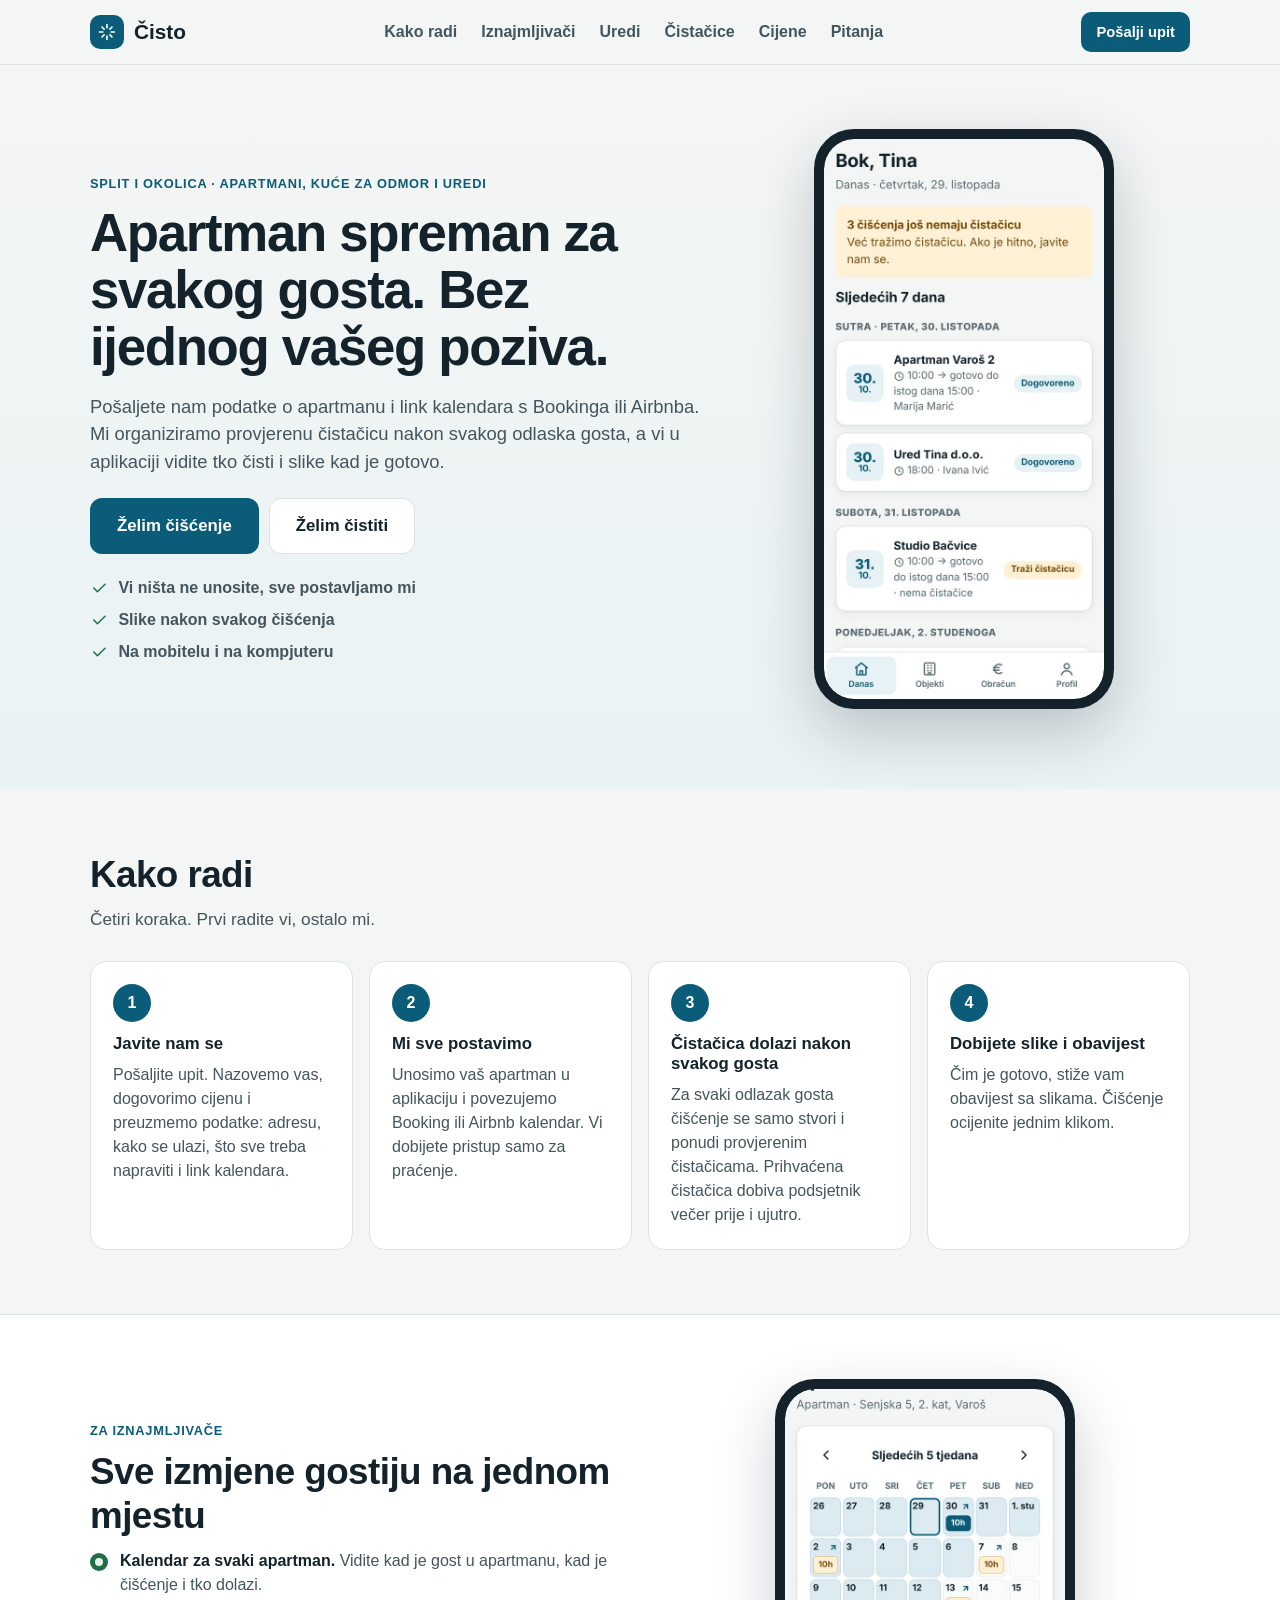
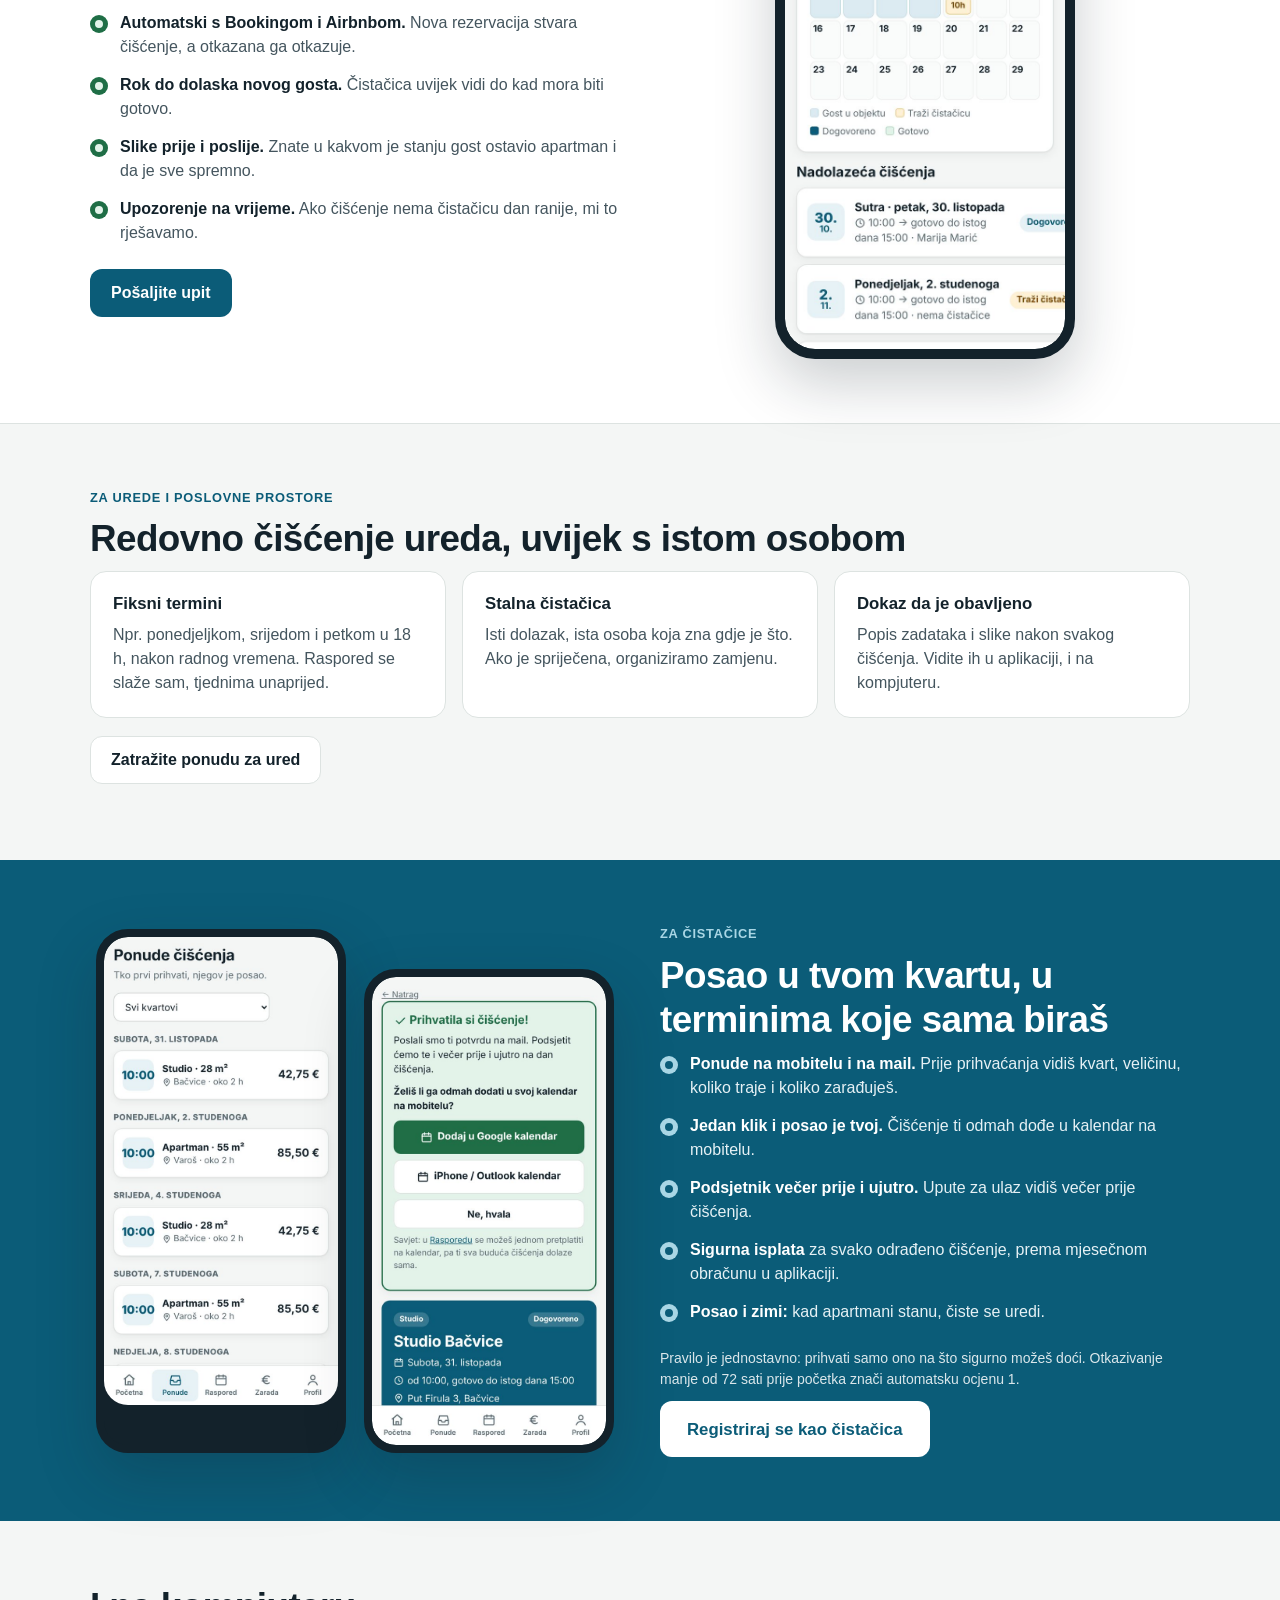
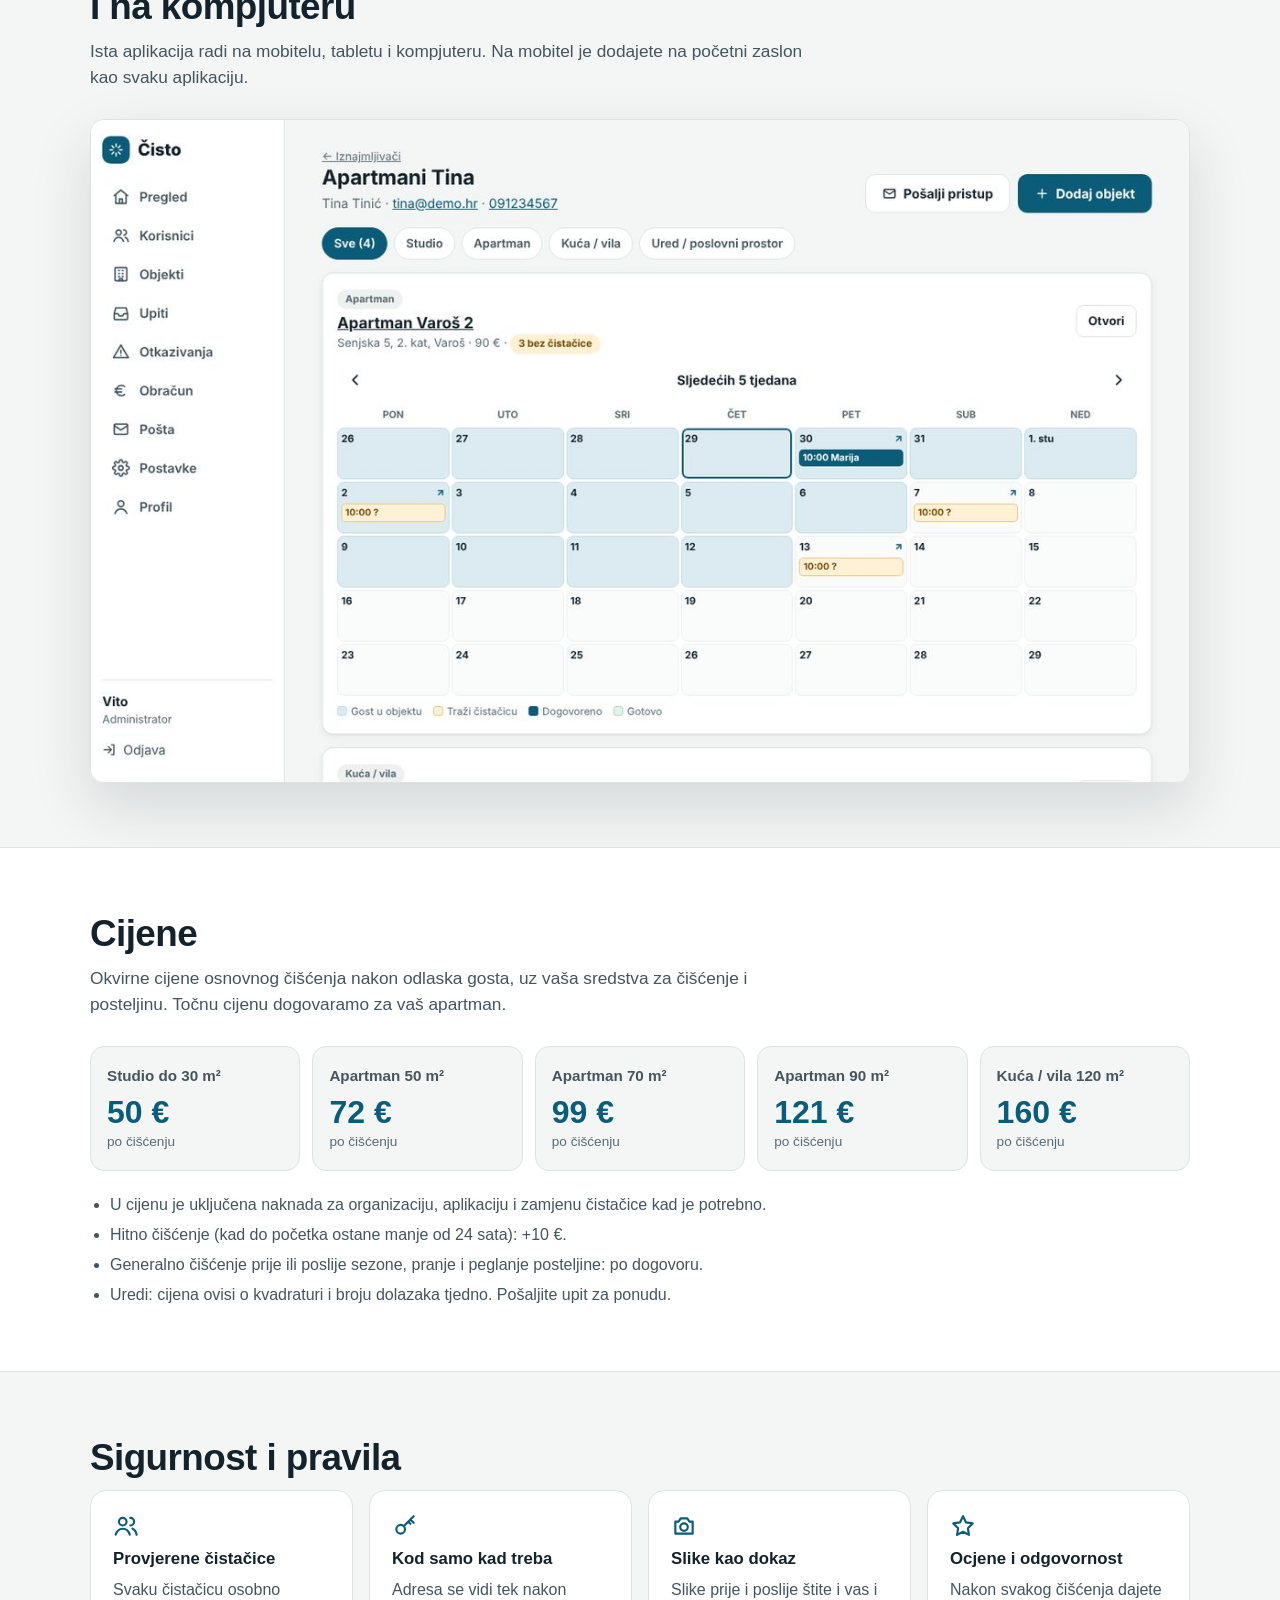
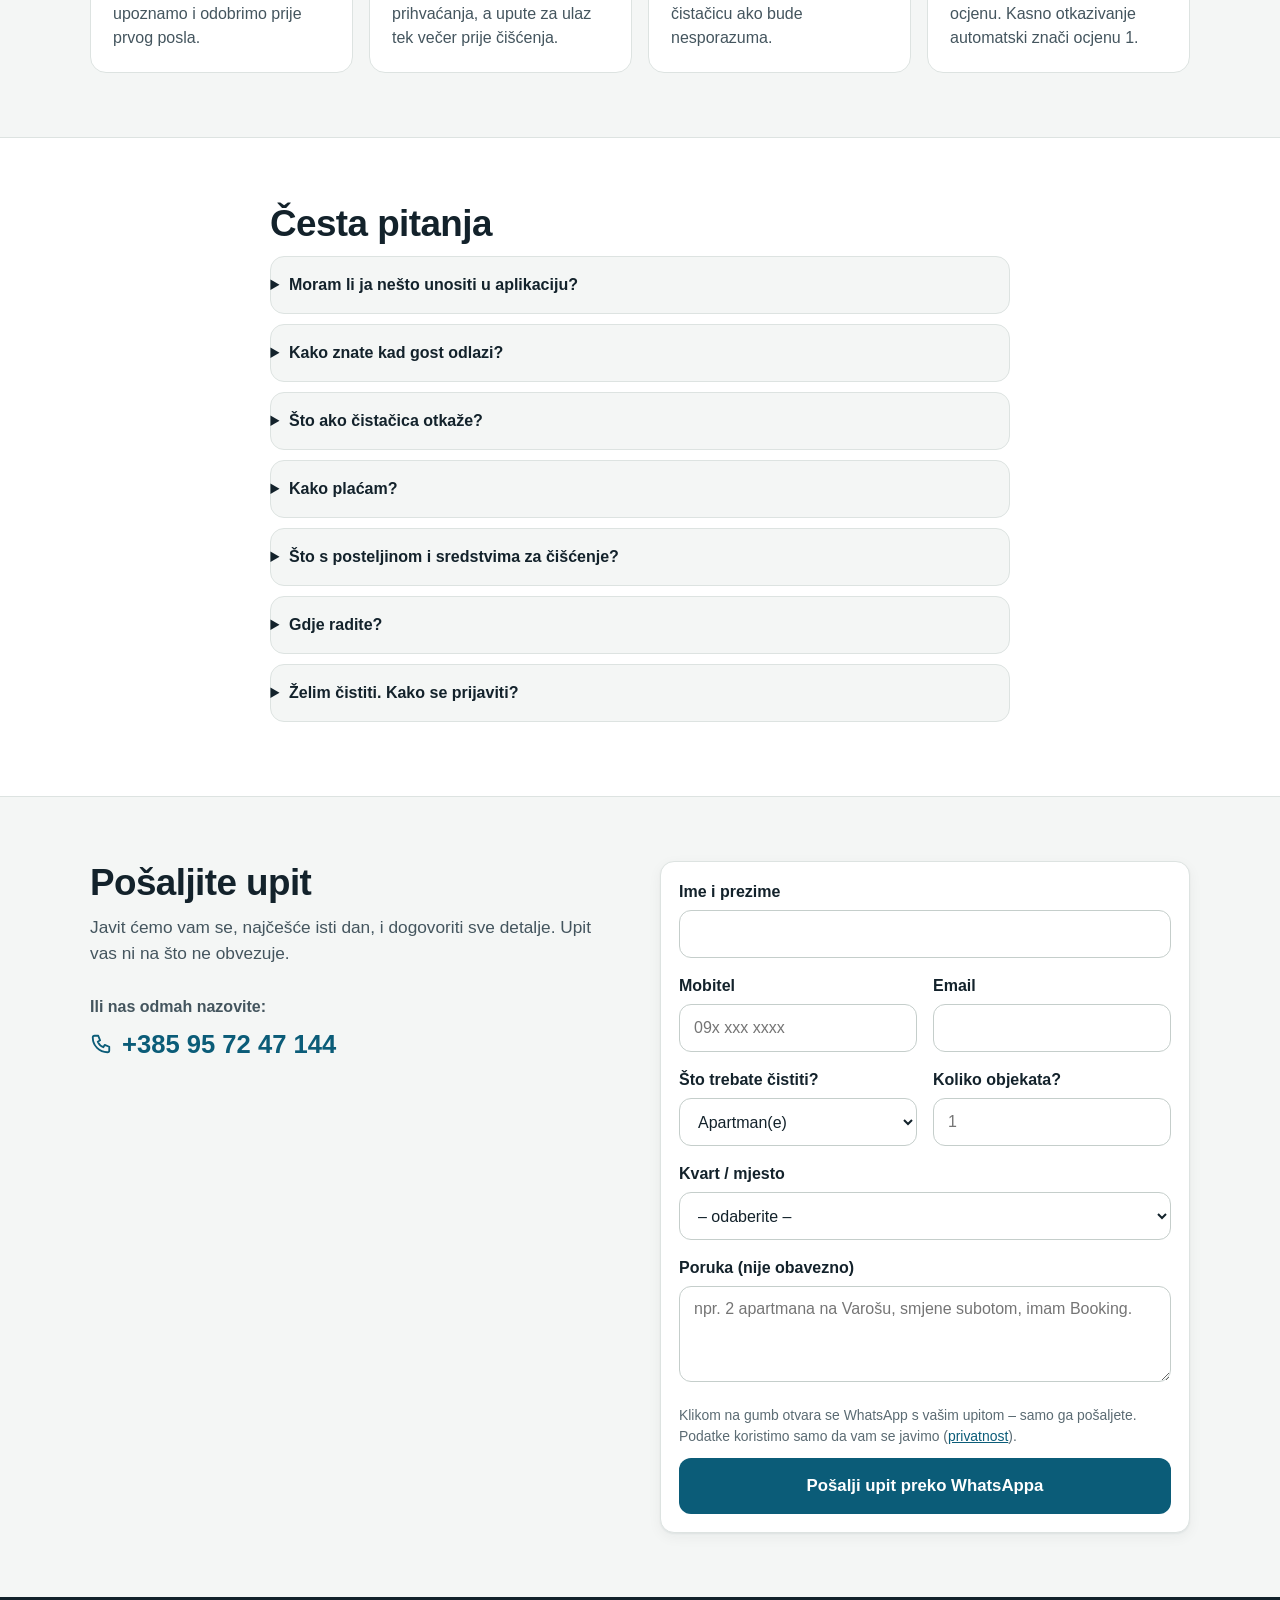
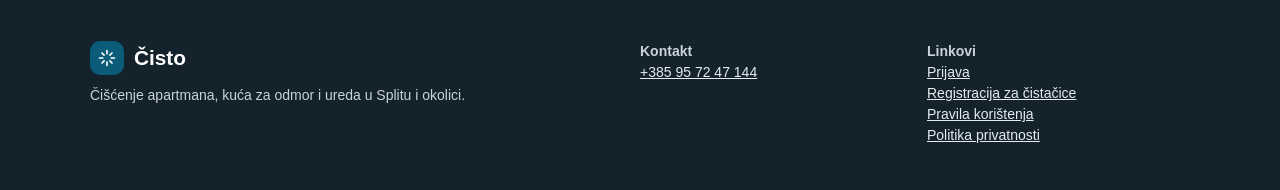
==== commit b0a3acb3: "Add files via upload" ====
--- a/index.html
+++ b/index.html
@@ -51,7 +51,7 @@
       </ul>
     </div>
     <div class="lp-phone-col">
-      <div class="lp-phone"><img src="img/host.jpg" alt="Aplikacija na mobitelu: pregled čišćenja za sljedećih 7 dana" width="300" height="600"></div>
+      <div class="lp-phone"><img src="host.jpg" alt="Aplikacija na mobitelu: pregled čišćenja za sljedećih 7 dana" width="300" height="600"></div>
     </div>
   </div>
 </section>
@@ -83,7 +83,7 @@
       </ul>
       <a class="btn" href="#upit">Pošaljite upit</a>
     </div>
-    <div class="lp-phone-col"><div class="lp-phone"><img src="img/cal.jpg" alt="Kalendar apartmana s označenim čišćenjima" width="300" height="600" loading="lazy"></div></div>
+    <div class="lp-phone-col"><div class="lp-phone"><img src="cal.jpg" alt="Kalendar apartmana s označenim čišćenjima" width="300" height="600" loading="lazy"></div></div>
   </div>
 </section>
 
@@ -103,8 +103,8 @@
 <section class="lp-sec lp-dark" id="cistacice">
   <div class="lp-wrap lp-split lp-split-rev">
     <div class="lp-phone-col lp-phones-2">
-      <div class="lp-phone"><img src="img/offers.jpg" alt="Ponude čišćenja po kvartovima" width="300" height="600" loading="lazy"></div>
-      <div class="lp-phone"><img src="img/accepted.jpg" alt="Potvrda prihvaćenog čišćenja s dodavanjem u kalendar" width="300" height="600" loading="lazy"></div>
+      <div class="lp-phone"><img src="offers.jpg" alt="Ponude čišćenja po kvartovima" width="300" height="600" loading="lazy"></div>
+      <div class="lp-phone"><img src="accepted.jpg" alt="Potvrda prihvaćenog čišćenja s dodavanjem u kalendar" width="300" height="600" loading="lazy"></div>
     </div>
     <div>
       <p class="lp-eyebrow">Za čistačice</p>
@@ -126,7 +126,7 @@
   <div class="lp-wrap">
     <h2 class="lp-h2">I na kompjuteru</h2>
     <p class="lp-sub">Ista aplikacija radi na mobitelu, tabletu i kompjuteru. Na mobitel je dodajete na početni zaslon kao svaku aplikaciju.</p>
-    <div class="lp-desk"><img src="img/desk.jpg" alt="Pregled svih objekata jednog iznajmljivača s kalendarima, na kompjuteru" width="1200" height="726" loading="lazy"></div>
+    <div class="lp-desk"><img src="desk.jpg" alt="Pregled svih objekata jednog iznajmljivača s kalendarima, na kompjuteru" width="1200" height="726" loading="lazy"></div>
   </div>
 </section>
 
